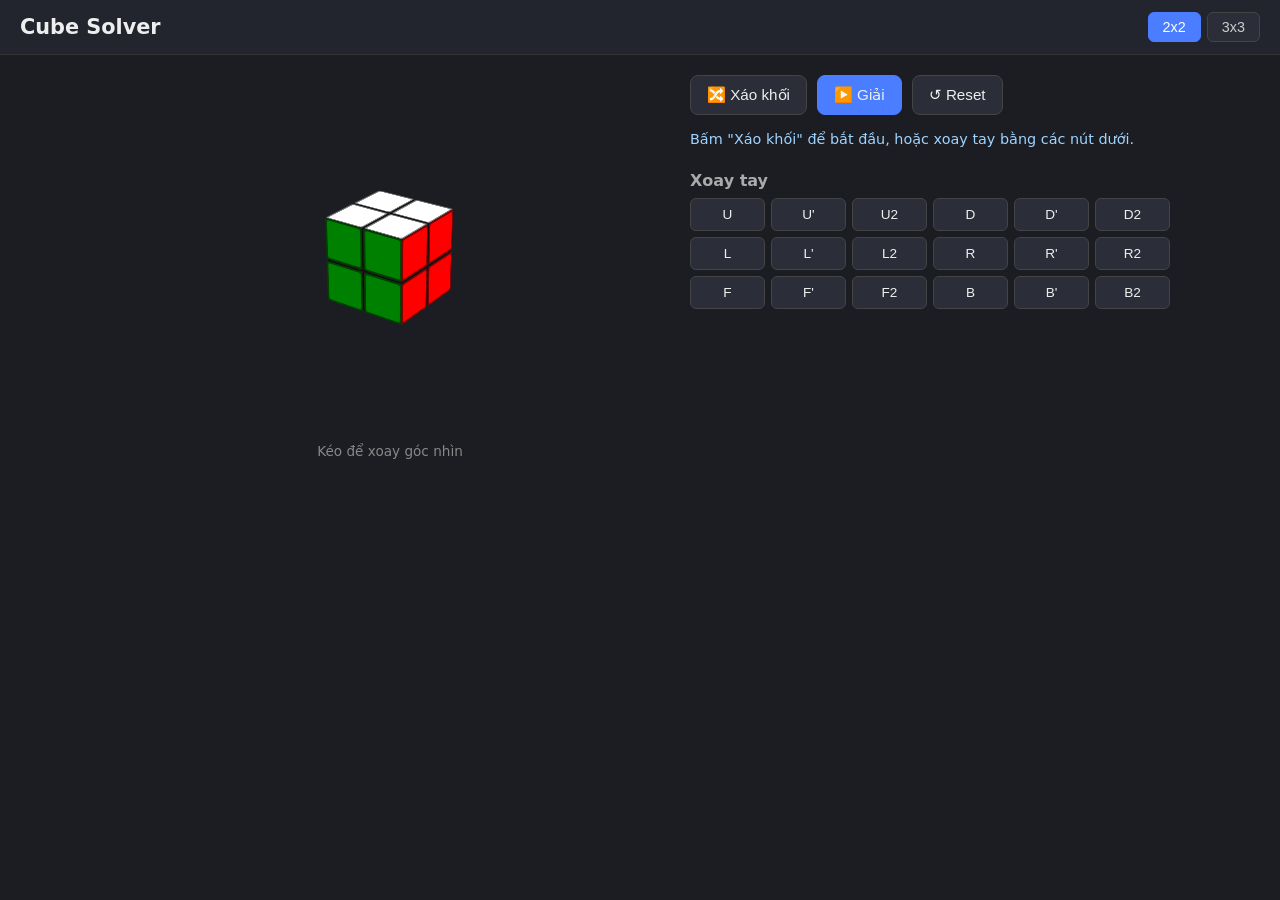
==== index.html @ b5a8cb12 "Add 2x2/3x3 Rubik's cube solver web app CSS-3D cube engine with a generic cubie-based move model, CF" ====
<!DOCTYPE html>
<html lang="vi">
<head>
<meta charset="UTF-8">
<meta name="viewport" content="width=device-width, initial-scale=1.0">
<title>Cube Solver</title>
<link rel="stylesheet" href="style.css">
</head>
<body>
<div class="app">
  <header class="topbar">
    <h1>Cube Solver</h1>
    <div class="size-toggle">
      <button id="btn-2x2" class="size-btn active" data-size="2">2x2</button>
      <button id="btn-3x3" class="size-btn" data-size="3">3x3</button>
    </div>
  </header>

  <main class="layout">
    <div class="scene-wrap">
      <div class="scene-container" id="scene-container">
        <div class="scene">
          <div class="cube-group"></div>
        </div>
      </div>
      <p class="hint">Kéo để xoay góc nhìn</p>
    </div>

    <div class="panel">
      <div class="controls">
        <button id="btn-scramble" class="action">🔀 Xáo khối</button>
        <button id="btn-solve" class="action primary">▶️ Giải</button>
        <button id="btn-reset" class="action">↺ Reset</button>
      </div>

      <div class="status" id="status"></div>

      <div class="moves-manual">
        <h3>Xoay tay</h3>
        <div id="move-buttons" class="move-grid"></div>
      </div>

      <div class="solution" id="solution-panel" hidden>
        <h3>Lời giải (CFOP)</h3>
        <div id="solution-steps"></div>
        <div class="solution-controls">
          <button id="btn-play" class="action primary">▶️ Phát lời giải</button>
          <button id="btn-skip" class="action">⏭ Bỏ qua animation</button>
        </div>
      </div>
    </div>
  </main>
</div>

<script src="js/cube.js"></script>
<script src="js/render.js"></script>
<script src="js/scramble.js"></script>
<script src="js/solverCore.js"></script>
<script src="js/solver3x3.js"></script>
<script src="js/solver2x2.js"></script>
<script src="js/main.js"></script>
</body>
</html>
---- style.css ----
* { box-sizing: border-box; }
html, body {
  margin: 0; padding: 0;
  font-family: 'Segoe UI', system-ui, sans-serif;
  background: #1b1d23;
  color: #eee;
  height: 100%;
}
.app { display: flex; flex-direction: column; min-height: 100vh; }

.topbar {
  display: flex; align-items: center; justify-content: space-between;
  padding: 12px 20px;
  background: #22252e;
  border-bottom: 1px solid #333;
}
.topbar h1 { margin: 0; font-size: 1.3rem; }
.size-toggle { display: flex; gap: 6px; }
.size-btn {
  padding: 6px 14px; border-radius: 6px; border: 1px solid #444;
  background: #2b2e38; color: #ccc; cursor: pointer; font-size: 0.9rem;
}
.size-btn.active { background: #4a7dff; color: #fff; border-color: #4a7dff; }

.layout {
  flex: 1;
  display: flex; flex-wrap: wrap;
  gap: 20px;
  padding: 20px;
  max-width: 1100px;
  margin: 0 auto;
  width: 100%;
}

.scene-wrap { flex: 1 1 400px; display: flex; flex-direction: column; align-items: center; }
.scene-container {
  width: 100%; max-width: 440px; height: 360px;
  perspective: 900px;
  cursor: grab;
  touch-action: none;
  user-select: none;
}
.scene-container:active { cursor: grabbing; }
.scene {
  width: 100%; height: 100%;
  position: relative;
  transform-style: preserve-3d;
  display: flex; align-items: center; justify-content: center;
}
.cube-group {
  position: relative;
  transform-style: preserve-3d;
}
.cubie {
  position: absolute;
  width: 44px; height: 44px;
  left: -22px; top: -22px;
  transform-style: preserve-3d;
}
.turn-wrapper {
  position: absolute;
  left: 0; top: 0;
  transform-style: preserve-3d;
}
.face {
  position: absolute;
  width: 44px; height: 44px;
  border-radius: 4px;
  box-shadow: inset 0 0 0 2px rgba(0,0,0,0.5);
  backface-visibility: hidden;
}
.hint { color: #888; font-size: 0.85rem; margin-top: 8px; }

.panel { flex: 1 1 320px; display: flex; flex-direction: column; gap: 16px; min-width: 280px; }
.controls { display: flex; gap: 10px; flex-wrap: wrap; }
.action {
  padding: 10px 16px; border-radius: 8px; border: 1px solid #444;
  background: #2b2e38; color: #eee; cursor: pointer; font-size: 0.95rem;
}
.action:hover { background: #363a47; }
.action.primary { background: #4a7dff; border-color: #4a7dff; }
.action.primary:hover { background: #5c8bff; }
.action:disabled { opacity: 0.5; cursor: not-allowed; }

.status { min-height: 24px; font-size: 0.9rem; color: #9fd3ff; }

.moves-manual h3, .solution h3 { margin: 0 0 8px; font-size: 1rem; color: #aaa; }
.move-grid { display: grid; grid-template-columns: repeat(6, 1fr); gap: 6px; }
.move-btn {
  padding: 8px 0; border-radius: 6px; border: 1px solid #444;
  background: #2b2e38; color: #eee; cursor: pointer; font-size: 0.85rem;
}
.move-btn:hover { background: #363a47; }

.solution { border-top: 1px solid #333; padding-top: 14px; }
#solution-steps { display: flex; flex-direction: column; gap: 6px; margin-bottom: 10px; }
.step-row { display: flex; gap: 8px; font-size: 0.85rem; padding: 6px 8px; border-radius: 6px; background: #22252e; }
.step-row .step-name { color: #4a7dff; font-weight: 600; min-width: 90px; }
.step-row .step-moves { color: #ccc; font-family: monospace; word-break: break-all; }
.step-row.active { background: #30405c; }
.solution-controls { display: flex; gap: 10px; }
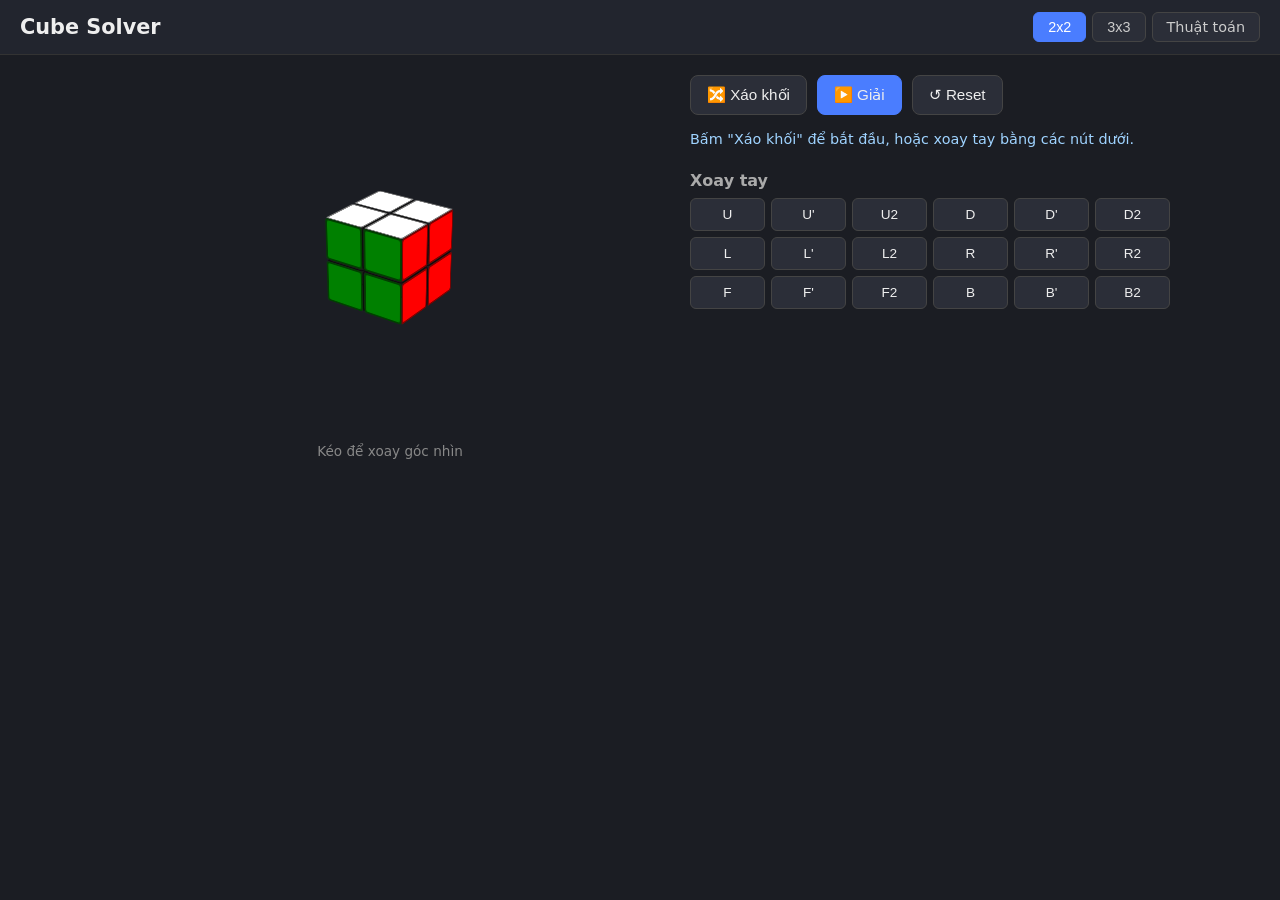
==== commit 2a47b163: "Add algorithm reference page (template.html) Tabs for 3x3 OLL (57), PLL (20 named), basic F2L (21), " ====
--- a/index.html
+++ b/index.html
@@ -13,6 +13,7 @@
     <div class="size-toggle">
       <button id="btn-2x2" class="size-btn active" data-size="2">2x2</button>
       <button id="btn-3x3" class="size-btn" data-size="3">3x3</button>
+      <a href="template.html" class="size-btn" style="text-decoration:none;display:inline-block;">Thuật toán</a>
     </div>
   </header>
 
